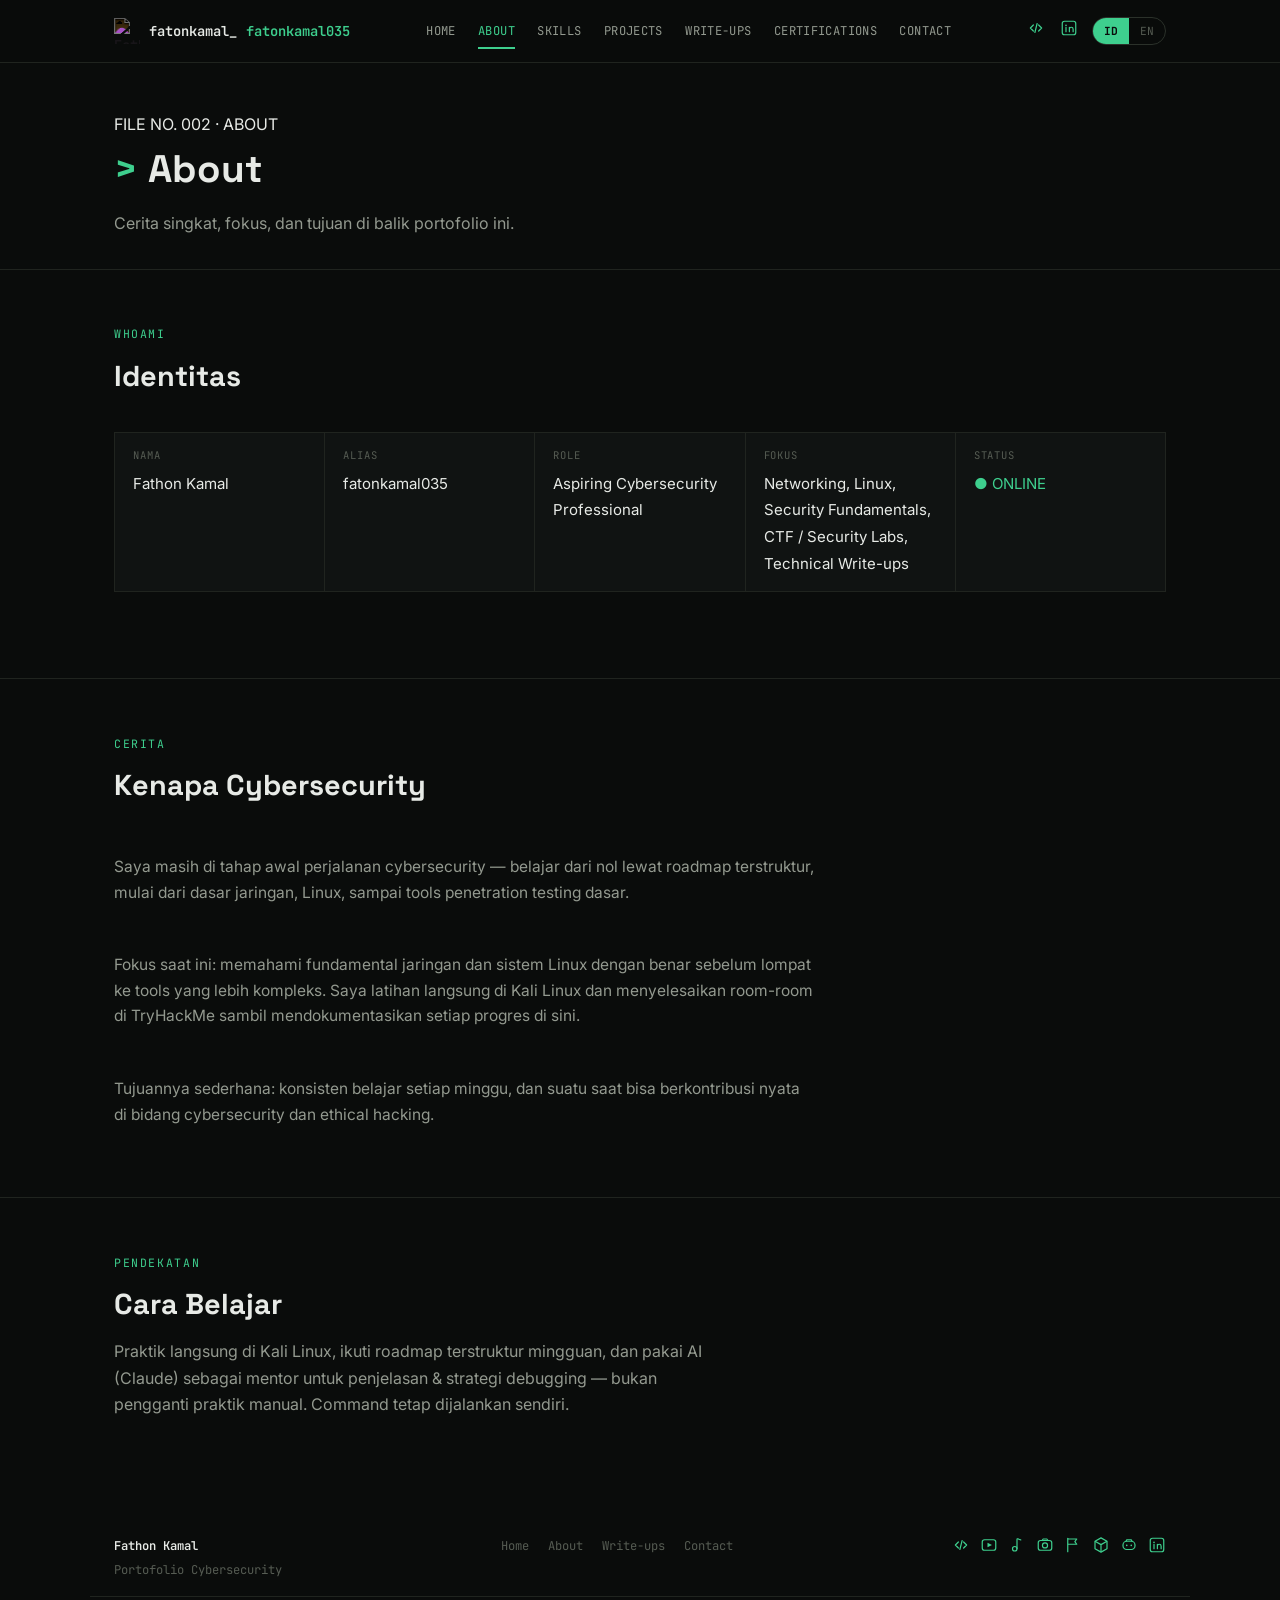
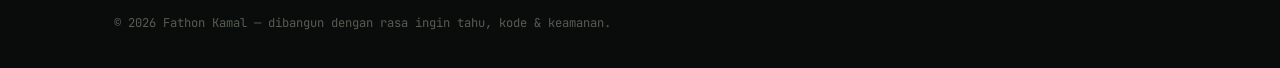
==== about.html @ 18da414b "Add files via upload" ====
<!DOCTYPE html>
<html lang="id">
<head>
<meta charset="UTF-8">
<meta name="viewport" content="width=device-width, initial-scale=1.0">
<title>About — Fathon Kamal</title>
<meta name="description" content="Cerita, fokus, dan tujuan Fathon Kamal dalam belajar cybersecurity dan ethical hacking.">
<meta property="og:title" content="About — Fathon Kamal">
<meta property="og:type" content="website">
<link rel="preconnect" href="https://fonts.googleapis.com">
<link rel="preconnect" href="https://fonts.gstatic.com" crossorigin>
<link href="https://fonts.googleapis.com/css2?family=Inter:wght@400;500;600;700;800&family=Space+Grotesk:wght@500;600;700&family=JetBrains+Mono:wght@400;500;600;700&display=swap" rel="stylesheet">
<link rel="stylesheet" href="style.css">
</head>
<body>

<header class="topnav">
  <div class="wrap">
    <a href="index.html" class="brand"><img class="brand-logo" src="logo.png" alt="Fathon Kamal logo"><span class="brand-name">fatonkamal_</span><span class="alias"></span></a>
    <nav class="navlinks">
      <a href="index.html" data-id="Home" data-en="Home">Home</a>
      <a href="about.html" class="active" data-id="About" data-en="About">About</a>
      <a href="skills.html" data-id="Skills" data-en="Skills">Skills</a>
      <a href="projects.html" data-id="Projects" data-en="Projects">Projects</a>
      <a href="writeups.html" data-id="Write-ups" data-en="Write-ups">Write-ups</a>
      <a href="certifications.html" data-id="Certifications" data-en="Certifications">Certifications</a>
      <a href="contact.html" data-id="Contact" data-en="Contact">Contact</a>
    </nav>
    <div class="nav-right">
      <a class="nav-icon-github" href="https://github.com/fatonkamal035-Cybersecurity" aria-label="GitHub" target="_blank" rel="noopener"></a>
      <a class="nav-icon-linkedin" href="https://www.linkedin.com/in/fathon-r-97636842a/" aria-label="LinkedIn" target="_blank" rel="noopener"></a>
      <div class="lang-switch" role="group" aria-label="Ganti bahasa">
        <button class="lang-opt active" data-lang="id" type="button">ID</button>
        <button class="lang-opt" data-lang="en" type="button">EN</button>
      </div>
      <button class="hamburger" aria-label="Menu"><span></span><span></span><span></span></button>
    </div>
  </div>
  <div class="mobile-menu">
    <a href="index.html" data-id="Home" data-en="Home">Home</a>
    <a href="about.html" class="active" data-id="About" data-en="About">About</a>
    <a href="skills.html" data-id="Skills" data-en="Skills">Skills</a>
    <a href="projects.html" data-id="Projects" data-en="Projects">Projects</a>
    <a href="writeups.html" data-id="Write-ups" data-en="Write-ups">Write-ups</a>
    <a href="certifications.html" data-id="Certifications" data-en="Certifications">Certifications</a>
    <a href="contact.html" data-id="Contact" data-en="Contact">Contact</a>
  </div>
</header>

<div class="page-header">
  <div class="wrap">
    <div class="file-no">FILE NO. 002 · ABOUT</div>
    <h1><span class="prompt">&gt;</span> About</h1>
    <p data-id="Cerita singkat, fokus, dan tujuan di balik portofolio ini." data-en="A short story, focus, and the goal behind this portfolio.">Cerita singkat, fokus, dan tujuan di balik portofolio ini.</p>
  </div>
</div>

<section class="section">
  <div class="wrap">
    <div class="section-head reveal">
      <div class="eyebrow">WHOAMI</div>
      <h2 data-id="Identitas" data-en="Identity">Identitas</h2>
    </div>
    <div class="whoami-grid" id="whoamiGrid"></div>
  </div>
</section>

<section class="section">
  <div class="wrap">
    <div class="section-head reveal">
      <div class="eyebrow" data-id="Cerita" data-en="Story">Cerita</div>
      <h2 data-id="Kenapa Cybersecurity" data-en="Why Cybersecurity">Kenapa Cybersecurity</h2>
    </div>
    <div id="bioText" class="reveal" style="max-width:70ch; color:var(--ink-muted); display:flex; flex-direction:column; gap:1rem; font-size:0.97rem;"></div>
  </div>
</section>

<section class="section">
  <div class="wrap">
    <div class="section-head reveal">
      <div class="eyebrow" data-id="Pendekatan" data-en="Approach">Pendekatan</div>
      <h2 data-id="Cara Belajar" data-en="How I Learn">Cara Belajar</h2>
      <p data-id="Praktik langsung di Kali Linux, ikuti roadmap terstruktur mingguan, dan pakai AI (Claude) sebagai mentor untuk penjelasan & strategi debugging — bukan pengganti praktik manual. Command tetap dijalankan sendiri." data-en="Hands-on practice in Kali Linux, following a structured weekly roadmap, and using AI (Claude) as a mentor for explanations & debugging strategy — not a replacement for hands-on practice. Commands are still run manually.">Praktik langsung di Kali Linux, ikuti roadmap terstruktur mingguan, dan pakai AI (Claude) sebagai mentor untuk penjelasan & strategi debugging — bukan pengganti praktik manual. Command tetap dijalankan sendiri.</p>
    </div>
  </div>
</section>

<footer>
  <div class="wrap">
    <div class="footer-left">
      <span style="color:var(--ink);font-weight:600;">Fathon Kamal</span>
      <span data-id="Portofolio Cybersecurity" data-en="Cybersecurity Portfolio">Portofolio Cybersecurity</span>
    </div>
    <nav class="footer-nav">
      <a href="index.html" data-id="Home" data-en="Home">Home</a>
      <a href="about.html" data-id="About" data-en="About">About</a>
      <a href="writeups.html" data-id="Write-ups" data-en="Write-ups">Write-ups</a>
      <a href="contact.html" data-id="Contact" data-en="Contact">Contact</a>
    </nav>
    <div id="footerSocials" style="display:flex;gap:10px;"></div>
  </div>
  <div class="wrap" style="margin-top:16px;padding-top:16px;border-top:1px solid var(--border);">
    <span>© 2026 Fathon Kamal — <span data-id="dibangun dengan rasa ingin tahu, kode & keamanan." data-en="built with curiosity, code &amp; security.">dibangun dengan rasa ingin tahu, kode &amp; keamanan.</span></span>
  </div>
</footer>

<script src="data.js"></script>
<script src="script.js"></script>
</body>
</html>
---- style.css ----
/* ==========================================================
   CYBERSECURITY PORTFOLIO — DESIGN SYSTEM (v4)
   ========================================================== */

:root{
  --bg-0:#0a0c0b; --bg-1:#101312; --bg-2:#161a18;
  --border:#20241f; --border-strong:#2b312a;
  --green:#3ecf8e; --green-dim:rgba(62,207,142,0.12); --green-soft:rgba(62,207,142,0.4);
  --red:#f2685f; --red-dim:rgba(242,104,95,0.12);
  --amber:#e0a23a; --amber-dim:rgba(224,162,58,0.12);
  --ink:#e7eae6; --ink-muted:#93998f; --ink-faint:#565c53;
  --font-display:'Space Grotesk', 'Inter', sans-serif;
  --font-body:'Inter', system-ui, sans-serif;
  --font-mono:'JetBrains Mono', ui-monospace, monospace;
}

*{ box-sizing:border-box; }
html{ scroll-behavior:smooth; }
body{
  margin:0; background:var(--bg-0); color:var(--ink);
  font-family:var(--font-body); line-height:1.65; font-size:16px;
  -webkit-font-smoothing:antialiased;
}
a{ color:var(--green); text-decoration:none; }
a:hover{ text-decoration:underline; }
:focus-visible{ outline:2px solid var(--green); outline-offset:3px; }
::selection{ background:var(--green-dim); color:var(--ink); }
img{ max-width:100%; display:block; }
.wrap{ max-width:1100px; margin:0 auto; padding:0 1.5rem; }
@media (min-width:1440px){ .wrap{ max-width:1240px; } }

/* ---------- NAV ---------- */
header.topnav{
  position:sticky; top:0; z-index:60;
  background:rgba(10,12,11,0.78); backdrop-filter:blur(10px);
  border-bottom:1px solid var(--border);
}
.topnav .wrap{ display:flex; align-items:center; justify-content:space-between; height:62px; gap:1rem; }
.brand{ display:flex; align-items:center; gap:9px; font-family:var(--font-mono); font-size:0.86rem; color:var(--ink); font-weight:600; }
.brand-logo{ width:26px; height:26px; filter:invert(1); }
.brand .alias{ color:var(--green); }
.brand-name{ color:var(--ink); }

.navlinks{ display:flex; gap:1.4rem; font-family:var(--font-mono); font-size:0.76rem; letter-spacing:0.03em; }
.navlinks a{ color:var(--ink-muted); text-transform:uppercase; position:relative; padding:4px 0; }
.navlinks a:hover, .navlinks a.active{ color:var(--green); text-decoration:none; }
.navlinks a.active::after{ content:''; position:absolute; left:0; right:0; bottom:-4px; height:2px; background:var(--green); }

.nav-right{ display:flex; align-items:center; gap:0.9rem; }
.lang-switch{ display:flex; border:1px solid var(--border-strong); border-radius:20px; overflow:hidden; flex-shrink:0; }
.lang-opt{ font-family:var(--font-mono); font-size:0.7rem; background:transparent; border:none; color:var(--ink-faint); padding:6px 11px; cursor:pointer; transition:background .15s, color .15s; }
.lang-opt.active{ background:var(--green); color:#0a0c0b; font-weight:700; }

.hamburger{ display:none; flex-direction:column; gap:5px; background:none; border:none; cursor:pointer; padding:6px; }
.hamburger span{ width:22px; height:2px; background:var(--green); transition:transform .2s, opacity .2s; }
.mobile-menu{ display:none; }
@media (max-width:760px){
  .navlinks{ display:none; }
  .hamburger{ display:flex; }
  .mobile-menu.open{
    display:flex; flex-direction:column; gap:0; position:fixed; top:62px; left:0; right:0; bottom:0;
    background:rgba(10,12,11,0.98); z-index:59; padding:1rem 1.5rem; font-family:var(--font-mono);
    overflow-y:auto;
  }
  .mobile-menu a{ color:var(--ink-muted); padding:14px 0; border-bottom:1px solid var(--border); font-size:0.95rem; }
  .mobile-menu a.active{ color:var(--green); }
}
@media (max-width:380px){
  .topnav .wrap{ height:56px; }
  .brand{ font-size:0.78rem; }
}

/* ---------- PAGE HEADER (non-home pages) ---------- */
.page-header{ padding:3rem 0 2rem; border-bottom:1px solid var(--border); }
.page-header .eyebrow-tag{ font-family:var(--font-mono); font-size:0.72rem; letter-spacing:0.14em; color:var(--green); text-transform:uppercase; margin-bottom:0.7rem; }
.page-header h1{ font-family:var(--font-display); font-size:clamp(1.7rem,4vw,2.4rem); margin:0 0 0.6rem; }
.page-header h1 .prompt{ color:var(--green); }
.page-header p{ color:var(--ink-muted); max-width:60ch; margin:0; }

/* ---------- HERO (home only) ---------- */
.hero{ position:relative; padding:4rem 0 3rem; border-bottom:1px solid var(--border); overflow:hidden; }
.hero-bg{
  position:absolute; inset:0; z-index:0; pointer-events:none;
  background-image:radial-gradient(var(--border-strong) 1px, transparent 1px);
  background-size:26px 26px;
  -webkit-mask-image:radial-gradient(ellipse 65% 55% at 50% 0%, #000 40%, transparent 100%);
  mask-image:radial-gradient(ellipse 65% 55% at 50% 0%, #000 40%, transparent 100%);
  opacity:0.5;
}
.hero .wrap{ position:relative; z-index:2; }
.hero-eyebrow{ font-family:var(--font-mono); font-size:0.74rem; letter-spacing:0.14em; color:var(--green); text-transform:uppercase; margin-bottom:1rem; }
.hero h1{ font-family:var(--font-display); font-weight:700; font-size:clamp(1.9rem,4.6vw,3.1rem); line-height:1.15; margin:0 0 1rem; max-width:20ch; }
.hero h1 .accent{ color:var(--green); }
.hero .role-line{ font-family:var(--font-mono); font-size:0.98rem; color:var(--ink-muted); margin:0 0 1.4rem; }
.hero .role-line .status-dot{ color:var(--green); }
.focus-tags{ display:flex; flex-wrap:wrap; gap:0.55rem; margin:0 0 2rem; }
.focus-tags span{ font-family:var(--font-mono); font-size:0.75rem; border:1px solid var(--border-strong); border-radius:20px; padding:5px 12px; color:var(--ink-muted); }

.btn-row{ display:flex; gap:0.9rem; flex-wrap:wrap; margin-bottom:2.2rem; }
.btn{ font-family:var(--font-mono); font-size:0.82rem; letter-spacing:0.02em; padding:12px 20px; border-radius:8px; border:1px solid var(--border-strong); color:var(--ink); transition:border-color .15s, color .15s, background .15s, transform .15s; }
.btn:hover{ text-decoration:none; transform:translateY(-2px); }
.btn.primary{ background:var(--green); border-color:var(--green); color:#0a0c0b; font-weight:700; }
.btn.primary:hover{ opacity:0.88; }
.btn.ghost:hover{ border-color:var(--green); color:var(--green); }

/* terminal window — supporting element, not the focal point */
.terminal-window{ background:var(--bg-1); border:1px solid var(--border-strong); border-radius:10px; max-width:520px; overflow:hidden; box-shadow:0 0 0 1px rgba(62,207,142,0.05); }
.terminal-titlebar{ display:flex; align-items:center; gap:7px; padding:9px 14px; background:var(--bg-2); border-bottom:1px solid var(--border); font-family:var(--font-mono); font-size:0.72rem; color:var(--ink-faint); }
.terminal-titlebar .dot{ width:9px; height:9px; border-radius:50%; }
.terminal-titlebar .dot.red{ background:#ff5f57; }
.terminal-titlebar .dot.yellow{ background:#febc2e; }
.terminal-titlebar .dot.green{ background:#28c840; }
.terminal-body{ padding:14px 16px; font-family:var(--font-mono); font-size:0.82rem; }
.terminal-body .line{ margin-bottom:6px; white-space:pre-wrap; word-break:break-word; }
.terminal-body .prompt-user{ color:var(--green); }
.terminal-body .out{ color:var(--ink-muted); }
.terminal-body .ok{ color:var(--green); }
.cursor-block{ display:inline-block; width:8px; height:1em; background:var(--green); vertical-align:text-bottom; animation:blink 1s step-start infinite; margin-left:2px; }
@keyframes blink{ 50%{ opacity:0; } }

/* ---------- WHOAMI / dashboard ---------- */
.whoami-grid{ display:grid; grid-template-columns:repeat(auto-fit,minmax(180px,1fr)); gap:1px; background:var(--border); border:1px solid var(--border); margin:2rem 0; }
.whoami-item{ background:var(--bg-1); padding:14px 18px; }
.whoami-item .label{ display:block; font-family:var(--font-mono); font-size:0.66rem; letter-spacing:0.08em; color:var(--ink-faint); text-transform:uppercase; margin-bottom:5px; }
.whoami-item .value{ font-size:0.94rem; }
.whoami-item .value.status-online{ color:var(--green); }

.dash-grid{ display:grid; grid-template-columns:repeat(auto-fit,minmax(140px,1fr)); gap:0.8rem; }
.dash-card{ background:var(--bg-1); border:1px solid var(--border); border-radius:8px; padding:14px 16px; }
.dlabel{ font-family:var(--font-mono); font-size:0.66rem; letter-spacing:0.08em; color:var(--ink-faint); text-transform:uppercase; margin-bottom:6px; }
.dvalue{ display:flex; align-items:center; gap:8px; font-family:var(--font-mono); font-size:0.92rem; }
.pulse-dot{ width:8px; height:8px; border-radius:50%; background:var(--green); box-shadow:0 0 6px var(--green-soft); animation:pulse 2s ease-in-out infinite; flex-shrink:0; }
@keyframes pulse{ 0%,100%{ opacity:1; } 50%{ opacity:0.35; } }

/* ---------- SECTIONS ---------- */
.section{ padding:3.4rem 0; border-bottom:1px solid var(--border); }
.section:last-of-type{ border-bottom:none; }
.section-head{ margin-bottom:1.8rem; max-width:60ch; }
.eyebrow{ font-family:var(--font-mono); font-size:0.72rem; letter-spacing:0.14em; color:var(--green); text-transform:uppercase; margin-bottom:0.6rem; }
.section-head h2{ font-family:var(--font-display); font-size:clamp(1.35rem,3vw,1.8rem); margin:0 0 0.6rem; }
.section-head p{ color:var(--ink-muted); margin:0; }
.section-sub{ padding-top:2.6rem; margin-top:2.6rem; border-top:1px solid var(--border); }

.reveal{ opacity:0; transform:translateY(14px); transition:opacity .5s ease, transform .5s ease; }
.reveal.in-view{ opacity:1; transform:translateY(0); }

/* ---------- CARDS (tools/projects/social) ---------- */
.card-grid{ display:grid; grid-template-columns:repeat(auto-fit,minmax(240px,1fr)); gap:1rem; }
.tool-card, .project-card, .writeup-card{ background:var(--bg-1); border:1px solid var(--border); border-radius:10px; padding:1.3rem 1.4rem; transition:border-color .15s, transform .15s; }
.tool-card:hover, .project-card:hover, .writeup-card:hover{ border-color:var(--green-soft); transform:translateY(-2px); }
.tool-card .t-cat, .project-card .p-cat, .writeup-card .w-cat{ font-family:var(--font-mono); font-size:0.65rem; letter-spacing:0.08em; color:var(--green); text-transform:uppercase; margin-bottom:8px; }
.tool-card h3, .project-card h3, .writeup-card h3{ margin:0 0 8px; font-size:1.02rem; font-family:var(--font-display); }
.tool-card p, .project-card p, .writeup-card p{ margin:0 0 10px; color:var(--ink-muted); font-size:0.87rem; }
.tool-card .t-link, .project-card .p-link, .writeup-card .w-link{ font-family:var(--font-mono); font-size:0.78rem; }
.status-badge{ display:inline-block; font-family:var(--font-mono); font-size:0.64rem; letter-spacing:0.06em; padding:3px 9px; border-radius:20px; text-transform:uppercase; border:1px solid var(--green); color:var(--green); background:var(--green-dim); }
.tag-row{ display:flex; flex-wrap:wrap; gap:6px; margin-bottom:10px; }
.tag-row span{ font-family:var(--font-mono); font-size:0.68rem; border:1px solid var(--border-strong); border-radius:14px; padding:3px 9px; color:var(--ink-muted); }

/* ---------- SKILLS ---------- */
.skill-groups{ display:flex; flex-direction:column; gap:2rem; }
.skill-group-title{ font-family:var(--font-mono); font-size:0.72rem; letter-spacing:0.14em; text-transform:uppercase; color:var(--ink-faint); margin:0 0 1rem; padding-bottom:0.6rem; border-bottom:1px solid var(--border); }
.skill-group-items{ display:grid; grid-template-columns:repeat(auto-fit,minmax(230px,1fr)); gap:1rem; }
.skill-card{ background:var(--bg-1); border:1px solid var(--border); border-radius:10px; padding:1.2rem 1.3rem; }
.skill-card .name-row{ display:flex; justify-content:space-between; align-items:baseline; margin-bottom:9px; gap:8px; }
.skill-card .name{ font-weight:600; font-size:0.95rem; }
.skill-card .note{ font-size:0.83rem; color:var(--ink-muted); margin:0 0 8px; }
.skill-card .evidence-link{ font-family:var(--font-mono); font-size:0.76rem; }
.level-badge{ font-family:var(--font-mono); font-size:0.65rem; letter-spacing:0.05em; padding:3px 10px; border-radius:20px; text-transform:uppercase; flex-shrink:0; border:1px solid var(--border-strong); color:var(--ink-muted); }
.level-badge.lvl-practicing{ color:var(--green); border-color:var(--green); background:var(--green-dim); }
.level-badge.lvl-learning{ color:var(--ink-muted); border-color:var(--border-strong); background:transparent; }
.level-badge.lvl-foundational{ color:var(--green); border-color:var(--green); background:var(--green-dim); }

.matrix-tags{ display:flex; flex-wrap:wrap; gap:0.7rem; }
.matrix-tag{ border:1px solid var(--border-strong); background:var(--bg-1); border-radius:20px; padding:9px 16px; font-family:var(--font-mono); font-size:0.8rem; display:flex; align-items:center; gap:8px; }
.matrix-tag .lvl{ color:var(--green); font-size:0.68rem; text-transform:uppercase; }

/* ---------- CTF / LEARNING JOURNEY ---------- */
.ctf-stats{ display:grid; grid-template-columns:repeat(auto-fit,minmax(110px,1fr)); gap:0.8rem; margin:1.4rem 0 1.8rem; }
.ctf-stat{ background:var(--bg-1); border:1px solid var(--border); border-radius:8px; padding:14px; text-align:center; }
.ctf-stat .num{ font-family:var(--font-display); font-size:1.5rem; color:var(--green); }
.ctf-stat .lbl{ font-family:var(--font-mono); font-size:0.63rem; color:var(--ink-faint); text-transform:uppercase; margin-top:4px; }

.room-list{ display:flex; flex-direction:column; gap:0.6rem; }
.room-item{ display:flex; justify-content:space-between; align-items:center; background:var(--bg-1); border:1px solid var(--border); border-radius:8px; padding:12px 16px; gap:12px; }
.room-item .rname{ font-size:0.92rem; }
.diff-tag{ font-family:var(--font-mono); font-size:0.66rem; padding:3px 10px; border-radius:20px; text-transform:uppercase; flex-shrink:0; }
.diff-tag.easy{ color:var(--green); border:1px solid var(--green); background:var(--green-dim); }
.diff-tag.medium{ color:var(--amber); border:1px solid var(--amber); background:var(--amber-dim); }
.diff-tag.hard{ color:var(--red); border:1px solid var(--red); background:var(--red-dim); }
.diff-tag.info{ color:var(--ink-muted); border:1px solid var(--border-strong); background:transparent; }

/* ---------- CERTIFICATIONS empty state ---------- */
.empty-state{ text-align:center; padding:3.2rem 1.5rem; border:1px dashed var(--border-strong); border-radius:10px; }
.empty-state .icon{ font-family:var(--font-mono); font-size:1.7rem; color:var(--ink-faint); margin-bottom:1rem; }
.empty-state h3{ font-family:var(--font-display); margin:0 0 0.6rem; }
.empty-state p{ color:var(--ink-muted); max-width:44ch; margin:0 auto; }

/* ---------- SOCIAL / CONTACT ---------- */
.connect-grid{ display:grid; grid-template-columns:repeat(auto-fit,minmax(230px,1fr)); gap:1rem; }
.connect-card{ display:flex; align-items:center; gap:14px; background:var(--bg-1); border:1px solid var(--border); border-radius:10px; padding:1rem 1.2rem; color:var(--ink); transition:border-color .15s, transform .15s; }
.connect-card:hover{ border-color:var(--green-soft); text-decoration:none; transform:translateY(-2px); }
.c-icon{ flex-shrink:0; width:38px; height:38px; border-radius:8px; background:var(--bg-2); display:flex; align-items:center; justify-content:center; color:var(--green); }
.c-text{ flex:1; display:flex; flex-direction:column; min-width:0; }
.c-label{ font-weight:600; font-size:0.94rem; }
.c-sub{ display:block; font-family:var(--font-mono); font-size:0.72rem; color:var(--ink-faint); margin-top:2px; overflow:hidden; text-overflow:ellipsis; white-space:nowrap; }
.arrow{ color:var(--green); font-family:var(--font-mono); flex-shrink:0; }

.contact-form{ max-width:560px; background:var(--bg-1); border:1px solid var(--border); border-radius:10px; padding:1.8rem; margin-top:2rem; }
.form-row{ margin-bottom:1.1rem; }
.form-row label{ display:block; font-family:var(--font-mono); font-size:0.7rem; letter-spacing:0.08em; text-transform:uppercase; color:var(--ink-faint); margin-bottom:6px; }
.form-row input, .form-row textarea{
  width:100%; background:var(--bg-2); border:1px solid var(--border-strong); border-radius:6px;
  padding:11px 13px; color:var(--ink); font-family:var(--font-body); font-size:0.92rem;
}
.form-row input:focus, .form-row textarea:focus{ outline:none; border-color:var(--green); }
.form-row textarea{ resize:vertical; min-height:110px; }
.form-error{ color:var(--red); font-size:0.76rem; margin-top:5px; display:none; font-family:var(--font-mono); }
.form-row.invalid input, .form-row.invalid textarea{ border-color:var(--red); }
.form-row.invalid .form-error{ display:block; }
.form-note{ font-size:0.78rem; color:var(--ink-faint); margin-top:0.8rem; }

/* ---------- INTERACTIVE TERMINAL (secondary, home only) ---------- */
.iterm{ background:var(--bg-1); border:1px solid var(--border-strong); border-radius:10px; overflow:hidden; }
.iterm-output{ height:240px; overflow-y:auto; padding:16px 18px; font-family:var(--font-mono); font-size:0.85rem; }
.iterm-output .line{ margin-bottom:5px; white-space:pre-wrap; word-break:break-word; }
.iterm-output .cmd-echo{ color:var(--green); }
.iterm-output .cmd-out{ color:var(--ink-muted); }
.iterm-input-row{ display:flex; align-items:center; gap:8px; border-top:1px solid var(--border); padding:10px 16px; }
.iterm-input-row .p{ color:var(--green); font-family:var(--font-mono); font-size:0.85rem; }
.iterm-input-row input{ flex:1; background:transparent; border:none; color:var(--ink); font-family:var(--font-mono); font-size:0.85rem; outline:none; }
.iterm-hint{ font-family:var(--font-mono); font-size:0.72rem; color:var(--ink-faint); margin-top:0.7rem; }

/* ---------- FOOTER ---------- */
footer{ padding:2.2rem 0; }
footer .wrap{ display:flex; justify-content:space-between; flex-wrap:wrap; gap:14px; font-family:var(--font-mono); font-size:0.76rem; color:var(--ink-faint); }
.footer-left{ display:flex; flex-direction:column; gap:4px; }
.footer-nav{ display:flex; gap:1.2rem; flex-wrap:wrap; }
.footer-nav a{ color:var(--ink-faint); }
.footer-nav a:hover{ color:var(--green); }

/* ---------- RESPONSIVE REFINEMENTS ---------- */
@media (max-width:430px){
  .wrap{ padding:0 1.1rem; }
  .btn-row{ flex-direction:column; }
  .btn{ text-align:center; }
  .ctf-stats{ grid-template-columns:repeat(2,1fr); }
  .whoami-grid{ grid-template-columns:1fr; }
}
@media (min-width:768px) and (max-width:1024px){
  .card-grid, .skill-group-items{ grid-template-columns:repeat(2,1fr); }
}

@media (prefers-reduced-motion: reduce){
  html{ scroll-behavior:auto; }
  .reveal{ opacity:1; transform:none; transition:none; }
  .cursor-block{ animation:none; }
  .pulse-dot{ animation:none; }
}
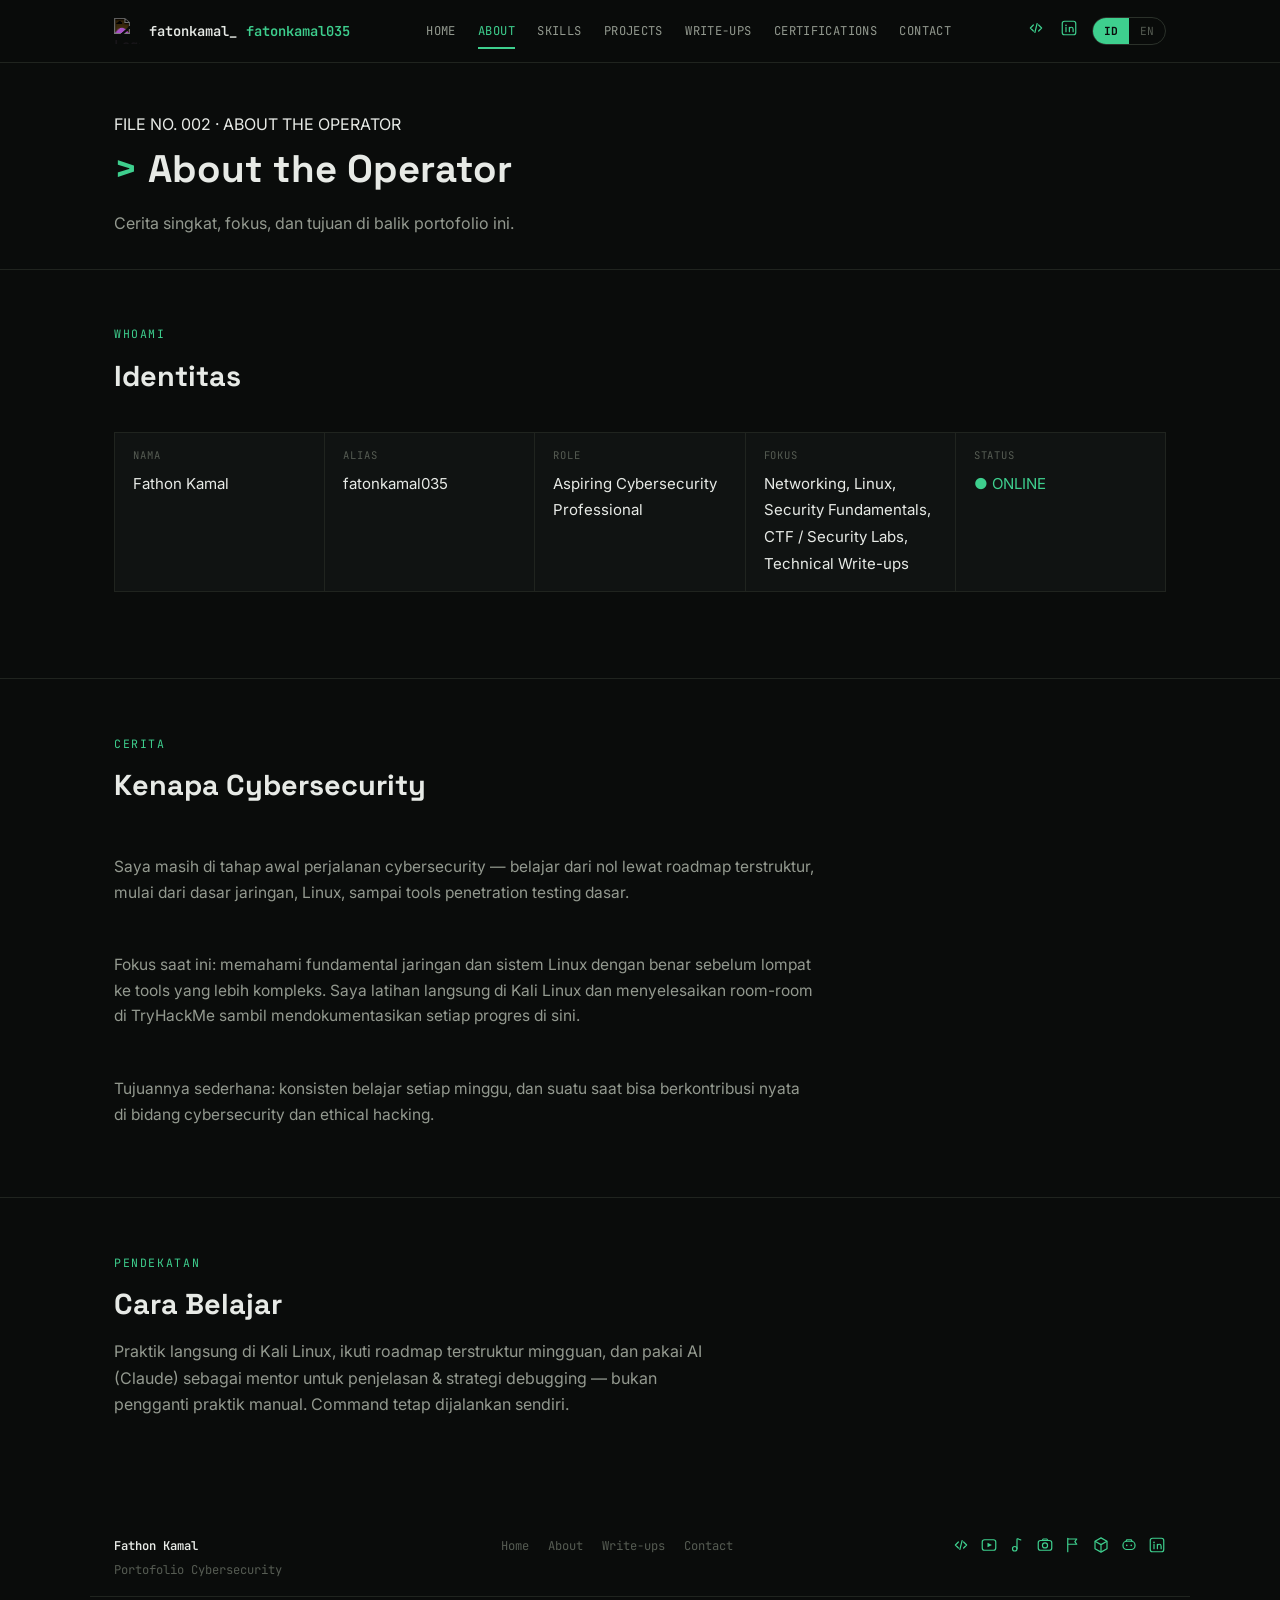
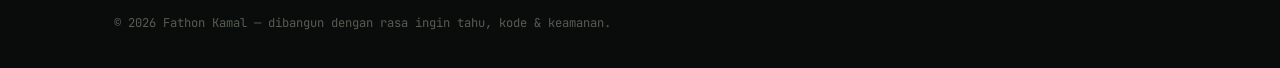
==== commit 4a510a5f: "Add files via upload" ====
--- a/about.html
+++ b/about.html
@@ -16,7 +16,7 @@
 
 <header class="topnav">
   <div class="wrap">
-    <a href="index.html" class="brand"><img class="brand-logo" src="logo.png" alt="Fathon Kamal logo"><span class="brand-name">fatonkamal_</span><span class="alias"></span></a>
+    <a href="index.html" class="brand"><img class="brand-logo" src="logo.png" alt="Logo"><span class="glitch" data-text="fatonkamal_">fatonkamal_</span><span class="alias"></span></a>
     <nav class="navlinks">
       <a href="index.html" data-id="Home" data-en="Home">Home</a>
       <a href="about.html" class="active" data-id="About" data-en="About">About</a>
@@ -27,8 +27,8 @@
       <a href="contact.html" data-id="Contact" data-en="Contact">Contact</a>
     </nav>
     <div class="nav-right">
-      <a class="nav-icon-github" href="https://github.com/fatonkamal035-Cybersecurity" aria-label="GitHub" target="_blank" rel="noopener"></a>
-      <a class="nav-icon-linkedin" href="https://www.linkedin.com/in/fathon-r-97636842a/" aria-label="LinkedIn" target="_blank" rel="noopener"></a>
+      <a class="nav-icon-github" href="https://github.com/fatonkamal035-Cybersecurity/fatonkamal035-Cybersecurity.github.io" aria-label="GitHub" target="_blank" rel="noopener"><svg viewBox="0 0 24 24" width="18" height="18" aria-hidden="true"><path d="M8.5 8l-4 4 4 4" fill="none" stroke="currentColor" stroke-width="1.6" stroke-linecap="round" stroke-linejoin="round"/><path d="M15.5 8l4 4-4 4" fill="none" stroke="currentColor" stroke-width="1.6" stroke-linecap="round" stroke-linejoin="round"/><path d="M13.5 6l-3 12" fill="none" stroke="currentColor" stroke-width="1.6" stroke-linecap="round"/></svg></a>
+      <a class="nav-icon-linkedin" href="https://www.linkedin.com/in/fathon-r-97636842a/" aria-label="LinkedIn" target="_blank" rel="noopener"><svg viewBox="0 0 24 24" width="18" height="18" aria-hidden="true"><rect x="3" y="3" width="18" height="18" rx="3" fill="none" stroke="currentColor" stroke-width="1.6"/><circle cx="8" cy="8.5" r="1.1" fill="currentColor" stroke="none"/><path d="M8 11v6M12.5 11v6M12.5 13.5c0-1.6 1.2-2.5 2.5-2.5s2.5 .9 2.5 2.5V17" fill="none" stroke="currentColor" stroke-width="1.6" stroke-linecap="round" stroke-linejoin="round"/></svg></a>
       <div class="lang-switch" role="group" aria-label="Ganti bahasa">
         <button class="lang-opt active" data-lang="id" type="button">ID</button>
         <button class="lang-opt" data-lang="en" type="button">EN</button>
@@ -38,7 +38,7 @@
   </div>
   <div class="mobile-menu">
     <a href="index.html" data-id="Home" data-en="Home">Home</a>
-    <a href="about.html" class="active" data-id="About" data-en="About">About</a>
+    <a href="about.html" class="active">About</a>
     <a href="skills.html" data-id="Skills" data-en="Skills">Skills</a>
     <a href="projects.html" data-id="Projects" data-en="Projects">Projects</a>
     <a href="writeups.html" data-id="Write-ups" data-en="Write-ups">Write-ups</a>
@@ -49,8 +49,8 @@
 
 <div class="page-header">
   <div class="wrap">
-    <div class="file-no">FILE NO. 002 · ABOUT</div>
-    <h1><span class="prompt">&gt;</span> About</h1>
+    <div class="file-no">FILE NO. 002 · ABOUT THE OPERATOR</div>
+    <h1><span class="prompt">&gt;</span> About the Operator</h1>
     <p data-id="Cerita singkat, fokus, dan tujuan di balik portofolio ini." data-en="A short story, focus, and the goal behind this portfolio.">Cerita singkat, fokus, dan tujuan di balik portofolio ini.</p>
   </div>
 </div>
@@ -71,7 +71,10 @@
       <div class="eyebrow" data-id="Cerita" data-en="Story">Cerita</div>
       <h2 data-id="Kenapa Cybersecurity" data-en="Why Cybersecurity">Kenapa Cybersecurity</h2>
     </div>
-    <div id="bioText" class="reveal" style="max-width:70ch; color:var(--ink-muted); display:flex; flex-direction:column; gap:1rem; font-size:0.97rem;"></div>
+    <div id="bioText" class="reveal" style="max-width:70ch; color:var(--ink-muted); display:flex; flex-direction:column; gap:1rem; font-size:0.97rem;">
+      <p data-id="Belajar cybersecurity dimulai dari rasa penasaran soal bagaimana sistem bisa ditembus dan bagaimana cara melindunginya. Fokus saat ini: networking, Linux, dan dasar-dasar penetration testing — dipelajari langsung lewat praktik, bukan cuma teori." data-en="Learning cybersecurity started from curiosity about how systems can be breached and how to defend them. Current focus: networking, Linux, and penetration testing fundamentals — learned hands-on, not just theory.">Belajar cybersecurity dimulai dari rasa penasaran soal bagaimana sistem bisa ditembus dan bagaimana cara melindunginya. Fokus saat ini: networking, Linux, dan dasar-dasar penetration testing — dipelajari langsung lewat praktik, bukan cuma teori.</p>
+      <p data-id="Semua yang ditampilkan di portofolio ini — skill, progress, project — didokumentasikan apa adanya sesuai tahap belajar saat ini, tanpa melebih-lebihkan." data-en="Everything shown on this portfolio — skills, progress, projects — is documented honestly at the current learning stage, without overstating anything.">Semua yang ditampilkan di portofolio ini — skill, progress, project — didokumentasikan apa adanya sesuai tahap belajar saat ini, tanpa melebih-lebihkan.</p>
+    </div>
   </div>
 </section>
 
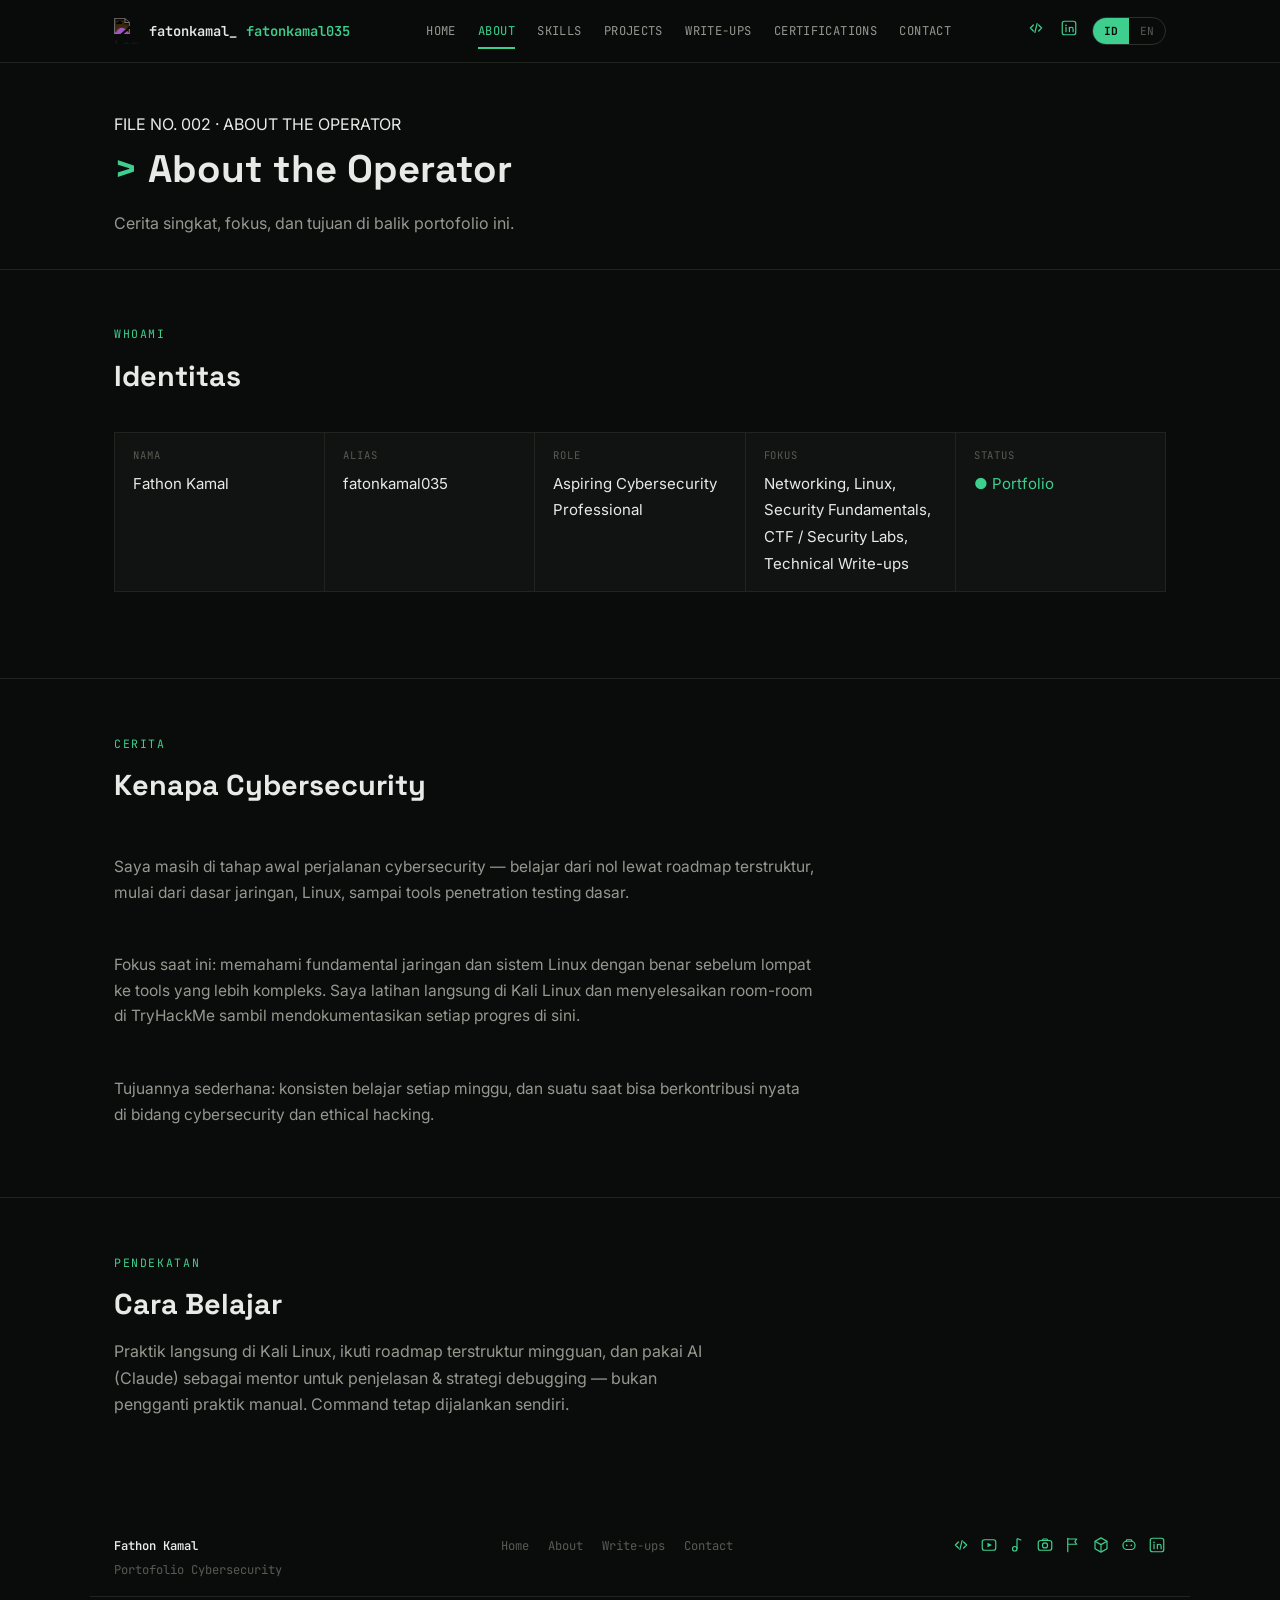
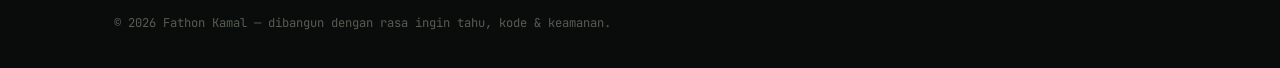
==== commit 52635bf7: "fix(links): update portfolio repository URLs" ====
--- a/about.html
+++ b/about.html
@@ -27,7 +27,7 @@
       <a href="contact.html" data-id="Contact" data-en="Contact">Contact</a>
     </nav>
     <div class="nav-right">
-      <a class="nav-icon-github" href="https://github.com/fatonkamal035-Cybersecurity/fatonkamal035-Cybersecurity.github.io" aria-label="GitHub" target="_blank" rel="noopener"><svg viewBox="0 0 24 24" width="18" height="18" aria-hidden="true"><path d="M8.5 8l-4 4 4 4" fill="none" stroke="currentColor" stroke-width="1.6" stroke-linecap="round" stroke-linejoin="round"/><path d="M15.5 8l4 4-4 4" fill="none" stroke="currentColor" stroke-width="1.6" stroke-linecap="round" stroke-linejoin="round"/><path d="M13.5 6l-3 12" fill="none" stroke="currentColor" stroke-width="1.6" stroke-linecap="round"/></svg></a>
+      <a class="nav-icon-github" href="https://github.com/Zer-security/portofolio-zer-security" aria-label="GitHub" target="_blank" rel="noopener"><svg viewBox="0 0 24 24" width="18" height="18" aria-hidden="true"><path d="M8.5 8l-4 4 4 4" fill="none" stroke="currentColor" stroke-width="1.6" stroke-linecap="round" stroke-linejoin="round"/><path d="M15.5 8l4 4-4 4" fill="none" stroke="currentColor" stroke-width="1.6" stroke-linecap="round" stroke-linejoin="round"/><path d="M13.5 6l-3 12" fill="none" stroke="currentColor" stroke-width="1.6" stroke-linecap="round"/></svg></a>
       <a class="nav-icon-linkedin" href="https://www.linkedin.com/in/fathon-r-97636842a/" aria-label="LinkedIn" target="_blank" rel="noopener"><svg viewBox="0 0 24 24" width="18" height="18" aria-hidden="true"><rect x="3" y="3" width="18" height="18" rx="3" fill="none" stroke="currentColor" stroke-width="1.6"/><circle cx="8" cy="8.5" r="1.1" fill="currentColor" stroke="none"/><path d="M8 11v6M12.5 11v6M12.5 13.5c0-1.6 1.2-2.5 2.5-2.5s2.5 .9 2.5 2.5V17" fill="none" stroke="currentColor" stroke-width="1.6" stroke-linecap="round" stroke-linejoin="round"/></svg></a>
       <div class="lang-switch" role="group" aria-label="Ganti bahasa">
         <button class="lang-opt active" data-lang="id" type="button">ID</button>
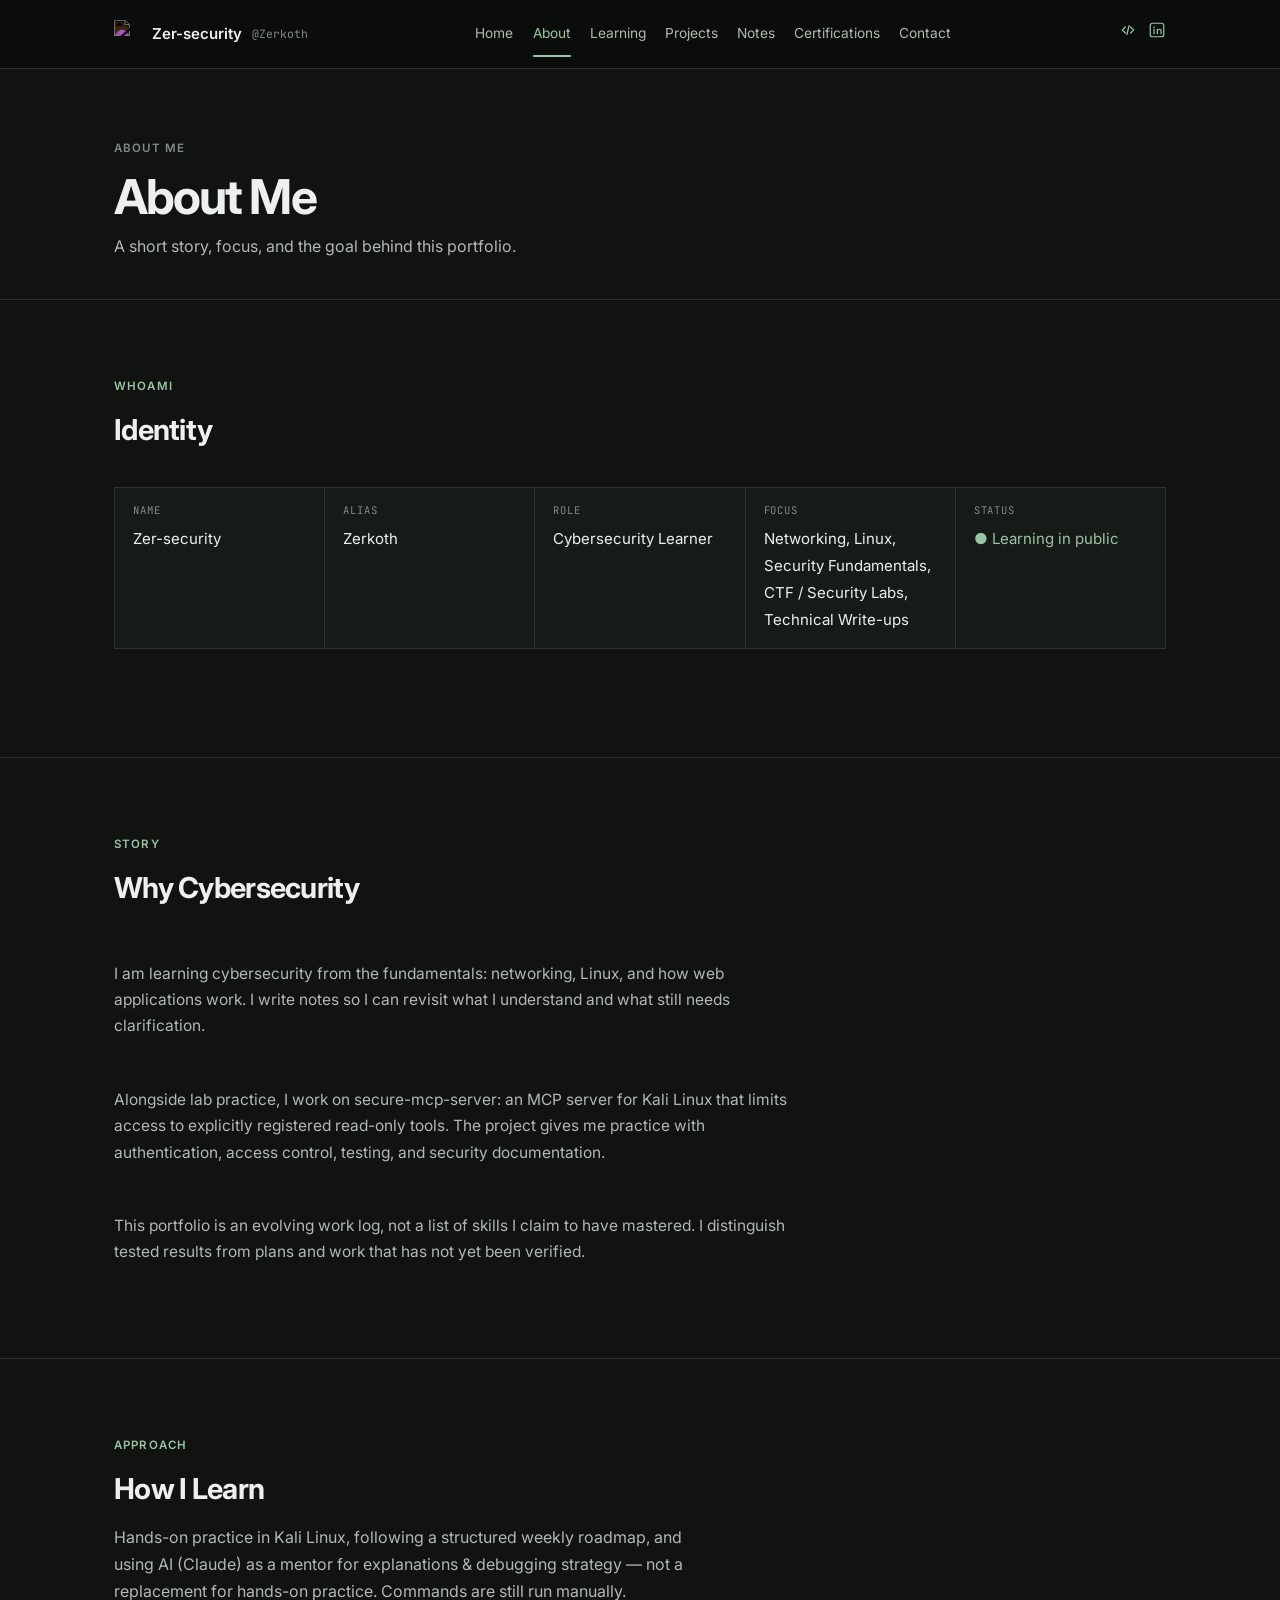
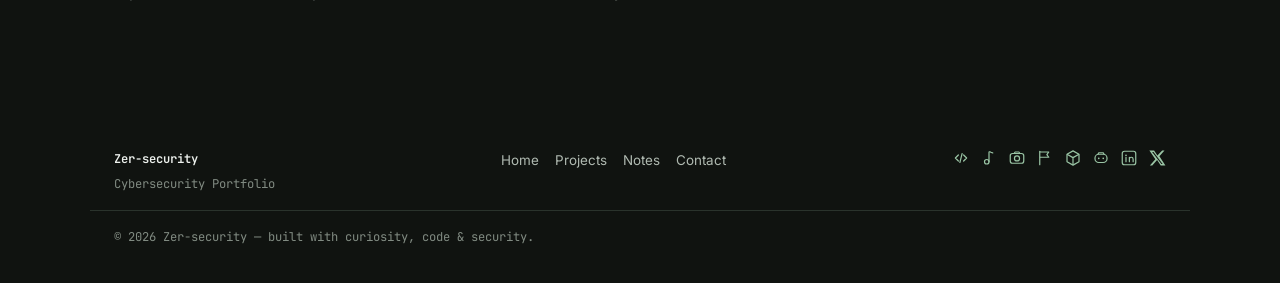
==== commit b13e743c: "feat: redesign Zer-security portfolio" ====
--- a/about.html
+++ b/about.html
@@ -1,56 +1,53 @@
 <!DOCTYPE html>
-<html lang="id">
+<html lang="en">
 <head>
+  <link rel="icon" type="image/svg+xml" href="favicon.svg">
 <meta charset="UTF-8">
 <meta name="viewport" content="width=device-width, initial-scale=1.0">
-<title>About — Fathon Kamal</title>
-<meta name="description" content="Cerita, fokus, dan tujuan Fathon Kamal dalam belajar cybersecurity dan ethical hacking.">
-<meta property="og:title" content="About — Fathon Kamal">
+<title>About | Zer-security</title>
+<meta name="description" content="Learn about Zer-security, current learning goals, and the approach to documenting cybersecurity work.">
+<meta property="og:title" content="About | Zer-security">
 <meta property="og:type" content="website">
 <link rel="preconnect" href="https://fonts.googleapis.com">
 <link rel="preconnect" href="https://fonts.gstatic.com" crossorigin>
-<link href="https://fonts.googleapis.com/css2?family=Inter:wght@400;500;600;700;800&family=Space+Grotesk:wght@500;600;700&family=JetBrains+Mono:wght@400;500;600;700&display=swap" rel="stylesheet">
+<link href="https://fonts.googleapis.com/css2?family=Inter:wght@400;500;600;700;800&family=JetBrains+Mono:wght@400;500;600&display=swap" rel="stylesheet">
 <link rel="stylesheet" href="style.css">
 </head>
 <body>
 
 <header class="topnav">
   <div class="wrap">
-    <a href="index.html" class="brand"><img class="brand-logo" src="logo.png" alt="Logo"><span class="glitch" data-text="fatonkamal_">fatonkamal_</span><span class="alias"></span></a>
+    <a href="index.html" class="brand"><img class="brand-logo" src="logo.png" alt="Logo"><span class="glitch" data-text="Zer-security">Zer-security</span><span class="alias"></span></a>
     <nav class="navlinks">
-      <a href="index.html" data-id="Home" data-en="Home">Home</a>
-      <a href="about.html" class="active" data-id="About" data-en="About">About</a>
-      <a href="skills.html" data-id="Skills" data-en="Skills">Skills</a>
-      <a href="projects.html" data-id="Projects" data-en="Projects">Projects</a>
-      <a href="writeups.html" data-id="Write-ups" data-en="Write-ups">Write-ups</a>
-      <a href="certifications.html" data-id="Certifications" data-en="Certifications">Certifications</a>
-      <a href="contact.html" data-id="Contact" data-en="Contact">Contact</a>
+      <a href="index.html">Home</a>
+      <a href="about.html" class="active">About</a>
+      <a href="skills.html">Learning</a>
+      <a href="projects.html">Projects</a>
+      <a href="writeups.html">Notes</a>
+      <a href="certifications.html">Certifications</a>
+      <a href="contact.html">Contact</a>
     </nav>
     <div class="nav-right">
-      <a class="nav-icon-github" href="https://github.com/Zer-security/portofolio-zer-security" aria-label="GitHub" target="_blank" rel="noopener"><svg viewBox="0 0 24 24" width="18" height="18" aria-hidden="true"><path d="M8.5 8l-4 4 4 4" fill="none" stroke="currentColor" stroke-width="1.6" stroke-linecap="round" stroke-linejoin="round"/><path d="M15.5 8l4 4-4 4" fill="none" stroke="currentColor" stroke-width="1.6" stroke-linecap="round" stroke-linejoin="round"/><path d="M13.5 6l-3 12" fill="none" stroke="currentColor" stroke-width="1.6" stroke-linecap="round"/></svg></a>
-      <a class="nav-icon-linkedin" href="https://www.linkedin.com/in/fathon-r-97636842a/" aria-label="LinkedIn" target="_blank" rel="noopener"><svg viewBox="0 0 24 24" width="18" height="18" aria-hidden="true"><rect x="3" y="3" width="18" height="18" rx="3" fill="none" stroke="currentColor" stroke-width="1.6"/><circle cx="8" cy="8.5" r="1.1" fill="currentColor" stroke="none"/><path d="M8 11v6M12.5 11v6M12.5 13.5c0-1.6 1.2-2.5 2.5-2.5s2.5 .9 2.5 2.5V17" fill="none" stroke="currentColor" stroke-width="1.6" stroke-linecap="round" stroke-linejoin="round"/></svg></a>
-      <div class="lang-switch" role="group" aria-label="Ganti bahasa">
-        <button class="lang-opt active" data-lang="id" type="button">ID</button>
-        <button class="lang-opt" data-lang="en" type="button">EN</button>
-      </div>
-      <button class="hamburger" aria-label="Menu"><span></span><span></span><span></span></button>
+      <a class="nav-icon-github" href="https://github.com/Zer-security" aria-label="GitHub" target="_blank" rel="noopener"><svg viewBox="0 0 24 24" width="18" height="18" aria-hidden="true"><path d="M8.5 8l-4 4 4 4" fill="none" stroke="currentColor" stroke-width="1.6" stroke-linecap="round" stroke-linejoin="round"/><path d="M15.5 8l4 4-4 4" fill="none" stroke="currentColor" stroke-width="1.6" stroke-linecap="round" stroke-linejoin="round"/><path d="M13.5 6l-3 12" fill="none" stroke="currentColor" stroke-width="1.6" stroke-linecap="round"/></svg></a>
+      <a class="nav-icon-linkedin" href="https://www.linkedin.com/in/fathon-r-97636842a?utm_source=share_via&utm_content=profile&utm_medium=member_android" aria-label="LinkedIn" target="_blank" rel="noopener"><svg viewBox="0 0 24 24" width="18" height="18" aria-hidden="true"><rect x="3" y="3" width="18" height="18" rx="3" fill="none" stroke="currentColor" stroke-width="1.6"/><circle cx="8" cy="8.5" r="1.1" fill="currentColor" stroke="none"/><path d="M8 11v6M12.5 11v6M12.5 13.5c0-1.6 1.2-2.5 2.5-2.5s2.5 .9 2.5 2.5V17" fill="none" stroke="currentColor" stroke-width="1.6" stroke-linecap="round" stroke-linejoin="round"/></svg></a>
+<button class="hamburger" aria-label="Menu"><span></span><span></span><span></span></button>
     </div>
   </div>
   <div class="mobile-menu">
-    <a href="index.html" data-id="Home" data-en="Home">Home</a>
+    <a href="index.html">Home</a>
     <a href="about.html" class="active">About</a>
-    <a href="skills.html" data-id="Skills" data-en="Skills">Skills</a>
-    <a href="projects.html" data-id="Projects" data-en="Projects">Projects</a>
-    <a href="writeups.html" data-id="Write-ups" data-en="Write-ups">Write-ups</a>
-    <a href="certifications.html" data-id="Certifications" data-en="Certifications">Certifications</a>
-    <a href="contact.html" data-id="Contact" data-en="Contact">Contact</a>
+    <a href="skills.html">Learning</a>
+    <a href="projects.html">Projects</a>
+    <a href="writeups.html">Notes</a>
+    <a href="certifications.html">Certifications</a>
+    <a href="contact.html">Contact</a>
   </div>
 </header>
 
 <div class="page-header">
   <div class="wrap">
-    <div class="file-no">FILE NO. 002 · ABOUT THE OPERATOR</div>
-    <h1><span class="prompt">&gt;</span> About the Operator</h1>
+    <div class="file-no" data-id="TENTANG SAYA" data-en="ABOUT ME">TENTANG SAYA</div>
+    <h1 data-id="Tentang Saya" data-en="About Me">Tentang Saya</h1>
     <p data-id="Cerita singkat, fokus, dan tujuan di balik portofolio ini." data-en="A short story, focus, and the goal behind this portfolio.">Cerita singkat, fokus, dan tujuan di balik portofolio ini.</p>
   </div>
 </div>
@@ -72,8 +69,8 @@
       <h2 data-id="Kenapa Cybersecurity" data-en="Why Cybersecurity">Kenapa Cybersecurity</h2>
     </div>
     <div id="bioText" class="reveal" style="max-width:70ch; color:var(--ink-muted); display:flex; flex-direction:column; gap:1rem; font-size:0.97rem;">
-      <p data-id="Belajar cybersecurity dimulai dari rasa penasaran soal bagaimana sistem bisa ditembus dan bagaimana cara melindunginya. Fokus saat ini: networking, Linux, dan dasar-dasar penetration testing — dipelajari langsung lewat praktik, bukan cuma teori." data-en="Learning cybersecurity started from curiosity about how systems can be breached and how to defend them. Current focus: networking, Linux, and penetration testing fundamentals — learned hands-on, not just theory.">Belajar cybersecurity dimulai dari rasa penasaran soal bagaimana sistem bisa ditembus dan bagaimana cara melindunginya. Fokus saat ini: networking, Linux, dan dasar-dasar penetration testing — dipelajari langsung lewat praktik, bukan cuma teori.</p>
-      <p data-id="Semua yang ditampilkan di portofolio ini — skill, progress, project — didokumentasikan apa adanya sesuai tahap belajar saat ini, tanpa melebih-lebihkan." data-en="Everything shown on this portfolio — skills, progress, projects — is documented honestly at the current learning stage, without overstating anything.">Semua yang ditampilkan di portofolio ini — skill, progress, project — didokumentasikan apa adanya sesuai tahap belajar saat ini, tanpa melebih-lebihkan.</p>
+      <p data-id="Saya belajar cybersecurity dari fundamental seperti jaringan, Linux, dan cara kerja aplikasi web. Saya mencatat proses belajar dan menguji pemahaman lewat praktik." data-en="I learn cybersecurity from fundamentals such as networking, Linux, and how web applications work. I document the process and test my understanding through practice.">Saya belajar cybersecurity dari fundamental seperti jaringan, Linux, dan cara kerja aplikasi web. Saya mencatat proses belajar dan menguji pemahaman lewat praktik.</p>
+      <p data-id="Saya membedakan hal yang sudah dikerjakan, yang sedang dicoba, dan yang belum diverifikasi. Saya ingin setiap klaim di sini bisa ditelusuri ke catatan, kode, atau hasil pengujian." data-en="I distinguish what I have built, what I am trying, and what has not yet been verified. I want each claim here to be traceable to notes, code, or test results.">Saya membedakan hal yang sudah dikerjakan, yang sedang dicoba, dan yang belum diverifikasi. Saya ingin setiap klaim di sini bisa ditelusuri ke catatan, kode, atau hasil pengujian.</p>
     </div>
   </div>
 </section>
@@ -91,19 +88,19 @@
 <footer>
   <div class="wrap">
     <div class="footer-left">
-      <span style="color:var(--ink);font-weight:600;">Fathon Kamal</span>
+      <span style="color:var(--ink);font-weight:600;">Zer-security</span>
       <span data-id="Portofolio Cybersecurity" data-en="Cybersecurity Portfolio">Portofolio Cybersecurity</span>
     </div>
     <nav class="footer-nav">
-      <a href="index.html" data-id="Home" data-en="Home">Home</a>
-      <a href="about.html" data-id="About" data-en="About">About</a>
-      <a href="writeups.html" data-id="Write-ups" data-en="Write-ups">Write-ups</a>
-      <a href="contact.html" data-id="Contact" data-en="Contact">Contact</a>
+      <a href="index.html">Home</a>
+      <a href="projects.html">Projects</a>
+      <a href="writeups.html">Notes</a>
+      <a href="contact.html">Contact</a>
     </nav>
     <div id="footerSocials" style="display:flex;gap:10px;"></div>
   </div>
   <div class="wrap" style="margin-top:16px;padding-top:16px;border-top:1px solid var(--border);">
-    <span>© 2026 Fathon Kamal — <span data-id="dibangun dengan rasa ingin tahu, kode & keamanan." data-en="built with curiosity, code &amp; security.">dibangun dengan rasa ingin tahu, kode &amp; keamanan.</span></span>
+    <span>© 2026 Zer-security — <span data-id="dibangun dengan rasa ingin tahu, kode & keamanan." data-en="built with curiosity, code &amp; security.">dibangun dengan rasa ingin tahu, kode &amp; keamanan.</span></span>
   </div>
 </footer>
 
--- a/style.css
+++ b/style.css
@@ -256,3 +256,188 @@
   .cursor-block{ animation:none; }
   .pulse-dot{ animation:none; }
 }
+/* PROFESSIONAL PORTFOLIO OVERRIDES — 2026
+   Keep the existing multi-page structure; reduce visual noise and improve readability. */
+:root {
+  --bg-0: #101310;
+  --bg-1: #161b17;
+  --bg-2: #1e251f;
+  --border: #2a332c;
+  --border-strong: #3a483d;
+  --green: #9ac5a5;
+  --green-dim: rgba(154, 197, 165, 0.12);
+  --green-soft: rgba(154, 197, 165, 0.34);
+  --ink: #edf1ed;
+  --ink-muted: #b0bab1;
+  --ink-faint: #818b82;
+  --font-display: 'Inter', system-ui, sans-serif;
+  --font-body: 'Inter', system-ui, sans-serif;
+}
+
+body { line-height: 1.7; }
+.topnav { background: rgba(16, 19, 16, 0.94); backdrop-filter: blur(12px); }
+.topnav .wrap { min-height: 68px; height: auto; }
+.brand { font-family: var(--font-body); font-size: .94rem; gap: 10px; }
+.brand-logo { width: 28px; height: 28px; }
+.brand .alias { font-family: var(--font-mono); font-size: .72rem; color: var(--ink-faint); font-weight: 400; }
+.brand .alias::before { content: '@'; }
+.navlinks { font-family: var(--font-body); font-size: .86rem; letter-spacing: 0; gap: clamp(.7rem, 1.5vw, 1.3rem); }
+.navlinks a { text-transform: none; }
+.navlinks a.active::after { bottom: -7px; height: 2px; border-radius: 2px; }
+.nav-right { gap: .7rem; }
+.lang-switch { border-radius: 8px; }
+.lang-opt { font-family: var(--font-body); font-size: .72rem; padding: 6px 9px; }
+.btn { font-family: var(--font-body); font-size: .88rem; font-weight: 600; letter-spacing: 0; border-radius: 8px; }
+.btn:hover { transform: none; }
+.btn.primary { color: #101710; }
+.eyebrow, .hero-eyebrow, .page-header .eyebrow-tag, .file-no { font-family: var(--font-body); font-size: .72rem; font-weight: 600; letter-spacing: .1em; }
+.section { padding: clamp(3rem, 6vw, 5rem) 0; }
+.section-head { margin-bottom: 2rem; }
+.section-head h2 { letter-spacing: -.025em; }
+.tool-card, .project-card, .writeup-card, .skill-card, .connect-card { border-radius: 12px; }
+.tool-card:hover, .project-card:hover, .writeup-card:hover, .connect-card:hover { transform: none; border-color: var(--border-strong); }
+.page-header { padding: clamp(2.8rem, 6vw, 4.4rem) 0 2.4rem; }
+.page-header .file-no { margin-bottom: .6rem; color: var(--ink-faint); text-transform: uppercase; }
+.page-header h1 { font-size: clamp(2rem, 4.5vw, 3rem); letter-spacing: -.04em; line-height: 1.15; }
+.page-header h1 .prompt { display: none; }
+.page-header p { font-size: 1rem; max-width: 62ch; }
+
+/* Editorial homepage */
+.hero.hero-editorial { padding: clamp(4rem, 8vw, 7rem) 0 clamp(3rem, 6vw, 5rem); border-bottom: 1px solid var(--border); overflow: visible; }
+.hero-editorial .hero-bg { display: none; }
+.hero-layout { display: grid; grid-template-columns: minmax(0, 1.25fr) minmax(290px, .75fr); gap: clamp(2rem, 5vw, 5rem); align-items: center; }
+.hero-copy { max-width: 720px; }
+.hero-editorial .hero-eyebrow { margin: 0 0 1.2rem; color: var(--green); text-transform: none; letter-spacing: .04em; }
+.hero-editorial h1 { max-width: 16ch; margin: 0 0 1.3rem; font-size: clamp(2.6rem, 5.2vw, 4.45rem); line-height: 1.04; letter-spacing: -.055em; font-weight: 700; }
+.hero-editorial h1 span { display: block; }
+.hero-editorial h1 .accent { color: var(--green); margin-top: .12em; }
+.hero-description { max-width: 62ch; font-size: clamp(1rem, 1.3vw, 1.12rem); line-height: 1.8; color: var(--ink-muted); margin: 0 0 1.2rem; }
+.hero-editorial .role-line { font-family: var(--font-body); font-size: .84rem; margin: 0 0 1rem; color: var(--ink-faint); }
+.hero-editorial .status-dot { color: var(--green); font-size: .75em; }
+.hero-editorial .focus-tags { gap: .5rem; margin-bottom: 1.6rem; }
+.hero-editorial .focus-tags span { font-family: var(--font-body); font-size: .78rem; border-radius: 6px; padding: .35rem .65rem; color: var(--ink-muted); background: rgba(255,255,255,.018); }
+.hero-actions { gap: .65rem; margin: 0; }
+.hero-project { padding: clamp(1.4rem, 3vw, 2rem); border: 1px solid var(--border-strong); border-radius: 14px; background: linear-gradient(150deg, rgba(154,197,165,.065), transparent 55%), var(--bg-1); box-shadow: 0 18px 48px rgba(0,0,0,.14); }
+.project-overline { margin: 0 0 .8rem; color: var(--green); text-transform: uppercase; letter-spacing: .09em; font-size: .7rem; font-weight: 700; }
+.hero-project h2 { margin: 0 0 .85rem; font-size: clamp(1.3rem, 2.3vw, 1.7rem); line-height: 1.25; letter-spacing: -.035em; }
+.hero-project-description { margin: 0; color: var(--ink-muted); font-size: .91rem; line-height: 1.75; }
+.project-facts { display: grid; grid-template-columns: 1fr 1fr; gap: 1rem; padding: 1.2rem 0; margin-top: 1rem; border-top: 1px solid var(--border); border-bottom: 1px solid var(--border); }
+.project-facts div { display: flex; flex-direction: column; gap: .25rem; }
+.project-facts span { color: var(--ink-faint); font-size: .74rem; }
+.project-facts strong { font-size: .86rem; font-weight: 600; }
+.hero-project-links { display: flex; flex-direction: column; align-items: flex-start; gap: .75rem; padding-top: 1.15rem; }
+.hero-project-links a, .text-link, .notes-all { color: var(--green); font-size: .88rem; font-weight: 600; }
+.hero-project-links a:hover, .text-link:hover, .notes-all:hover { color: var(--ink); }
+.learning-grid { display: grid; grid-template-columns: repeat(3, minmax(0, 1fr)); gap: 1.8rem; }
+.learning-item { padding-top: 1rem; border-top: 1px solid var(--border-strong); }
+.learning-number { font-family: var(--font-mono); color: var(--green); font-size: .73rem; }
+.learning-item h3 { margin: .8rem 0 .5rem; font-size: 1.08rem; letter-spacing: -.015em; }
+.learning-item p { margin: 0; max-width: 38ch; color: var(--ink-muted); font-size: .9rem; }
+.notes-layout { display: grid; grid-template-columns: minmax(0, .9fr) minmax(0, 1.1fr); gap: clamp(2rem, 5vw, 5rem); align-items: start; }
+.notes-list { border-top: 1px solid var(--border); }
+.note-row { display: grid; grid-template-columns: 4rem minmax(0,1fr) 1rem; gap: 1rem; align-items: center; padding: 1rem 0; border-bottom: 1px solid var(--border); color: var(--ink); }
+.note-row:hover { color: var(--green); text-decoration: none; }
+.note-kind { color: var(--ink-faint); font-family: var(--font-mono); font-size: .68rem; letter-spacing: .05em; }
+.note-title { font-size: .92rem; font-weight: 600; }
+.note-arrow { color: var(--green); text-align: right; }
+.notes-all { display: inline-block; margin-top: 1.1rem; }
+.about-section { background: rgba(255,255,255,.012); }
+.about-layout { display: grid; grid-template-columns: minmax(150px, .55fr) minmax(0, 1.45fr); gap: clamp(2rem, 5vw, 5rem); }
+.about-layout > .eyebrow { margin-top: .4rem; }
+.about-layout h2 { margin: 0 0 .8rem; font-size: clamp(1.45rem, 3vw, 2rem); letter-spacing: -.035em; }
+.about-layout p:not(.eyebrow) { max-width: 68ch; color: var(--ink-muted); margin: 0 0 1rem; }
+.site-footer { border-top: 1px solid var(--border); padding: 2rem 0 1.2rem; }
+.footer-main { display: flex; justify-content: space-between; align-items: flex-start; gap: 2rem; }
+.footer-main strong { font-size: .95rem; }
+.footer-main p { color: var(--ink-faint); margin: .35rem 0 0; font-size: .82rem; }
+.footer-nav { display: flex; flex-wrap: wrap; gap: 1rem; font-family: var(--font-body); font-size: .84rem; }
+.footer-nav a { color: var(--ink-muted); }
+.footer-socials { display: flex; gap: .7rem; }
+.footer-bottom { display: flex; justify-content: space-between; flex-wrap: wrap; gap: .5rem 1.5rem; margin-top: 1.6rem; padding-top: 1rem; border-top: 1px solid var(--border); color: var(--ink-faint); font-size: .74rem; }
+
+@media (max-width: 900px) {
+  .hero-layout { grid-template-columns: minmax(0, 1fr); gap: 2.2rem; }
+  .hero-copy { max-width: 760px; }
+  .hero-project { max-width: 720px; }
+  .notes-layout { grid-template-columns: minmax(0, 1fr); gap: 1rem; }
+}
+@media (max-width: 760px) {
+  .topnav .wrap { min-height: 62px; }
+  .hero.hero-editorial { padding-top: 3.5rem; }
+  .hero-editorial h1 { font-size: clamp(2.35rem, 9vw, 3.4rem); max-width: 15ch; }
+  .learning-grid { grid-template-columns: minmax(0,1fr); gap: 1.35rem; }
+  .learning-item p { max-width: 65ch; }
+  .about-layout { grid-template-columns: minmax(0,1fr); gap: .6rem; }
+  .footer-main { flex-direction: column; gap: 1.3rem; }
+  .footer-bottom { flex-direction: column; }
+}
+@media (prefers-reduced-motion: reduce) {
+  .hero-editorial *, .hero-project, .note-row, .text-link { transition: none !important; animation: none !important; scroll-behavior: auto !important; }
+}
+/* ZER-SECURITY PROFESSIONAL FINISH — 2026
+   Restrained color accents, accessible motion, and a clear repository index. */
+:root {
+  --accent-blue: #86b9ef;
+  --accent-amber: #e9bf83;
+  --accent-violet: #b6a1ed;
+  --accent-coral: #e99b91;
+}
+
+/* Soft ambient color gives the dark canvas depth without a neon-wall effect. */
+.hero.hero-editorial { position: relative; isolation: isolate; }
+.hero.hero-editorial::before {
+  content: ""; position: absolute; z-index: -1; pointer-events: none;
+  width: min(72vw, 920px); height: 560px; top: -190px; left: 18%;
+  background: radial-gradient(ellipse at 22% 35%, rgba(134,185,239,.10), transparent 45%),
+              radial-gradient(ellipse at 72% 35%, rgba(182,161,237,.09), transparent 42%),
+              radial-gradient(ellipse at 55% 70%, rgba(233,191,131,.055), transparent 38%);
+  filter: blur(12px);
+}
+.hero-copy { animation: zer-enter .72s cubic-bezier(.2,.75,.25,1) both; }
+.hero-project { animation: zer-enter .82s cubic-bezier(.2,.75,.25,1) .10s both; }
+.learning-item, .note-row, .repo-card { animation: zer-enter .55s cubic-bezier(.2,.75,.25,1) both; }
+.learning-item:nth-child(2), .repo-card:nth-child(2) { animation-delay: .06s; }
+.learning-item:nth-child(3), .repo-card:nth-child(3) { animation-delay: .12s; }
+.repo-card:nth-child(4) { animation-delay: .18s; }
+.repo-card:nth-child(5) { animation-delay: .24s; }
+@keyframes zer-enter {
+  from { opacity: 0; transform: translateY(14px); }
+  to { opacity: 1; transform: translateY(0); }
+}
+
+.repositories-section { background: linear-gradient(135deg, rgba(134,185,239,.035), transparent 48%), rgba(255,255,255,.008); }
+.repo-grid { display: grid; grid-template-columns: repeat(2, minmax(0, 1fr)); gap: 1rem; }
+.repo-card {
+  display: flex; flex-direction: column; align-items: flex-start; min-height: 220px;
+  padding: 1.45rem; color: var(--ink); text-decoration: none;
+  border: 1px solid var(--border); border-radius: 12px;
+  background: linear-gradient(145deg, rgba(255,255,255,.025), transparent 68%), var(--bg-1);
+  transition: border-color .2s ease, background .2s ease, transform .2s ease;
+}
+.repo-card:hover { color: var(--ink); text-decoration: none; transform: translateY(-3px); border-color: var(--repo-accent, var(--border-strong)); }
+.repo-type { color: var(--repo-accent, var(--green)); font-size: .68rem; font-weight: 700; letter-spacing: .09em; }
+.repo-card h3 { margin: .75rem 0 .55rem; font-size: 1.15rem; letter-spacing: -.025em; }
+.repo-card p { color: var(--ink-muted); font-size: .9rem; line-height: 1.7; margin: 0 0 1.2rem; }
+.repo-link { margin-top: auto; display: inline-flex; align-items: center; gap: .45rem; color: var(--repo-accent, var(--green)); font-size: .86rem; font-weight: 600; }
+.repo-secure { --repo-accent: var(--green); }
+.repo-os { --repo-accent: var(--accent-blue); }
+.repo-kernel { --repo-accent: var(--accent-amber); }
+.repo-tools { --repo-accent: var(--accent-violet); }
+.repo-portfolio { --repo-accent: var(--accent-coral); }
+.learning-item:nth-child(1) .learning-number { color: var(--accent-blue); }
+.learning-item:nth-child(2) .learning-number { color: var(--accent-amber); }
+.learning-item:nth-child(3) .learning-number { color: var(--accent-violet); }
+.notes-section { background: rgba(134,185,239,.018); }
+.note-kind { color: var(--accent-blue); }
+.text-link, .notes-all { text-underline-offset: 4px; }
+:focus-visible { outline-color: var(--accent-blue); outline-offset: 4px; }
+
+@media (max-width: 640px) {
+  .repo-grid { grid-template-columns: minmax(0, 1fr); }
+  .repo-card { min-height: unset; padding: 1.2rem; }
+  .hero.hero-editorial::before { width: 115vw; height: 400px; left: -10%; top: -120px; }
+}
+@media (prefers-reduced-motion: reduce) {
+  .hero-copy, .hero-project, .learning-item, .note-row, .repo-card { animation: none !important; }
+  .repo-card { transition: none !important; }
+}
